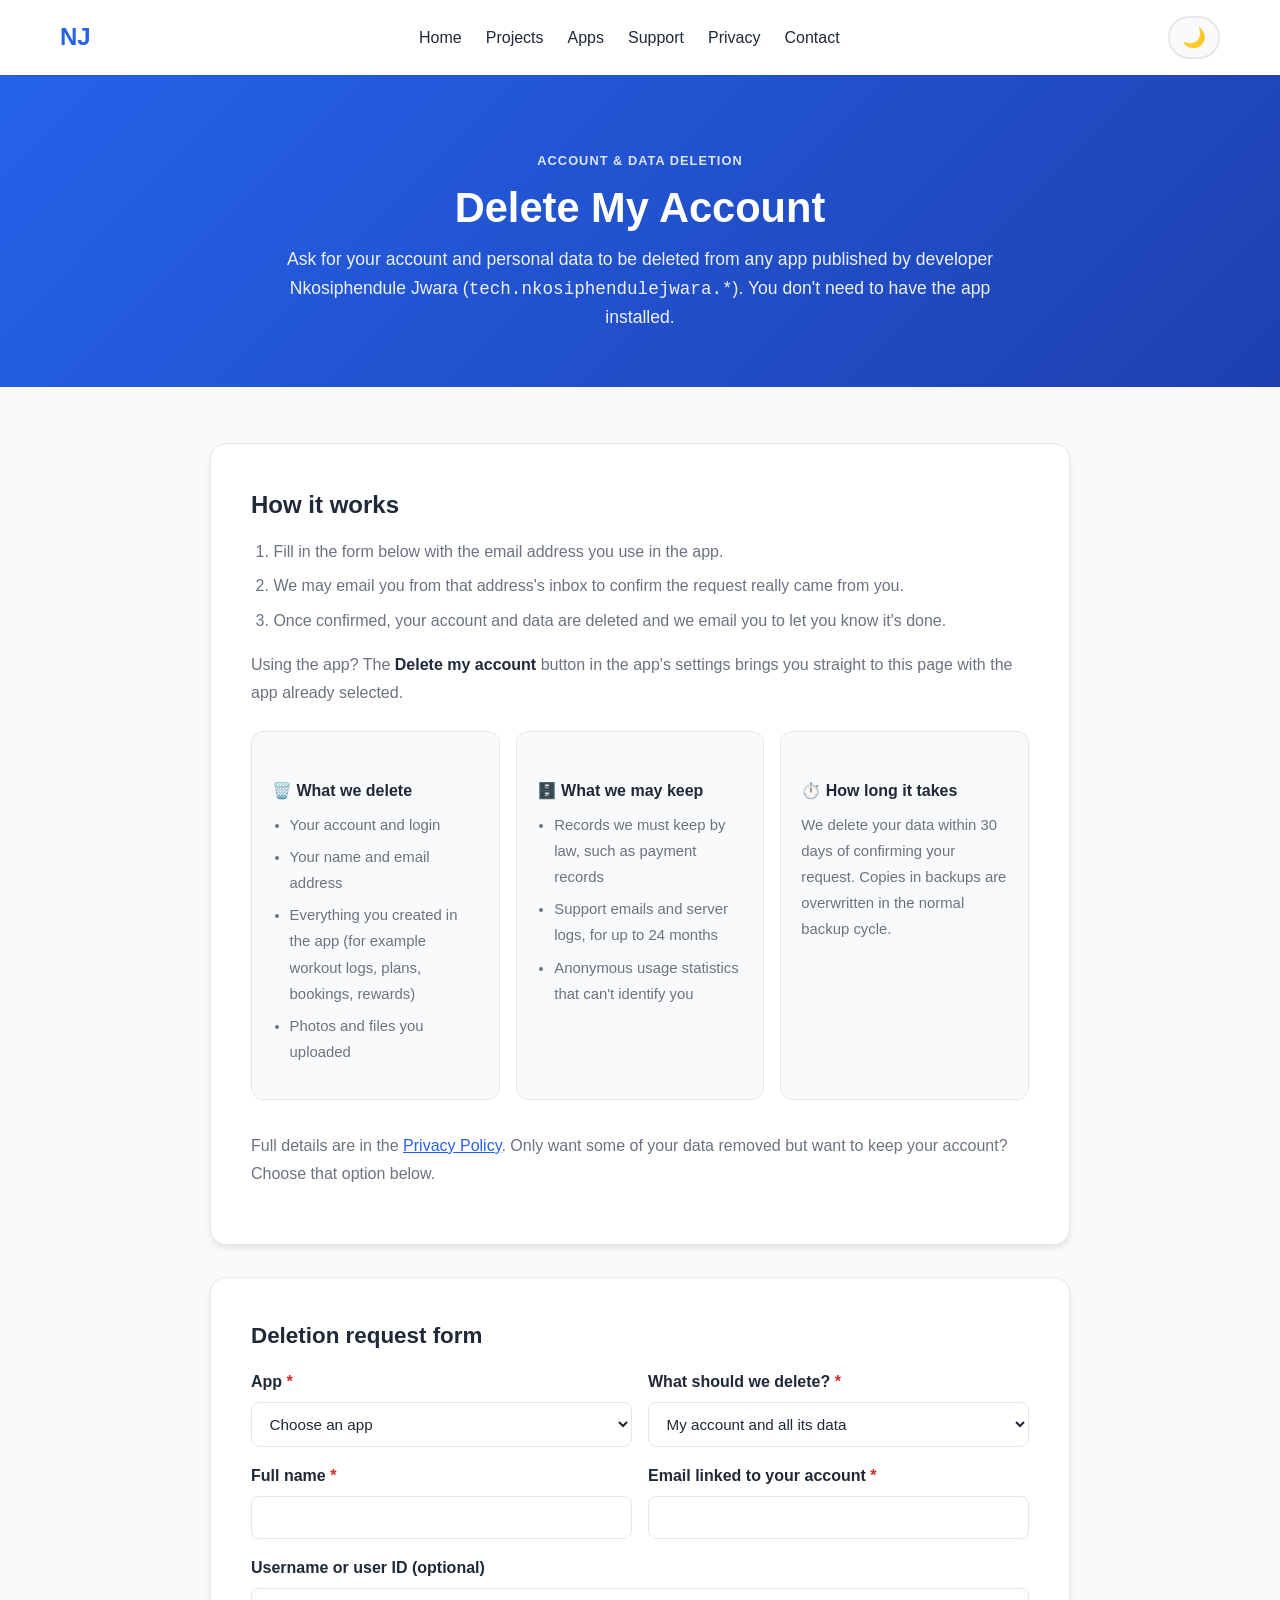
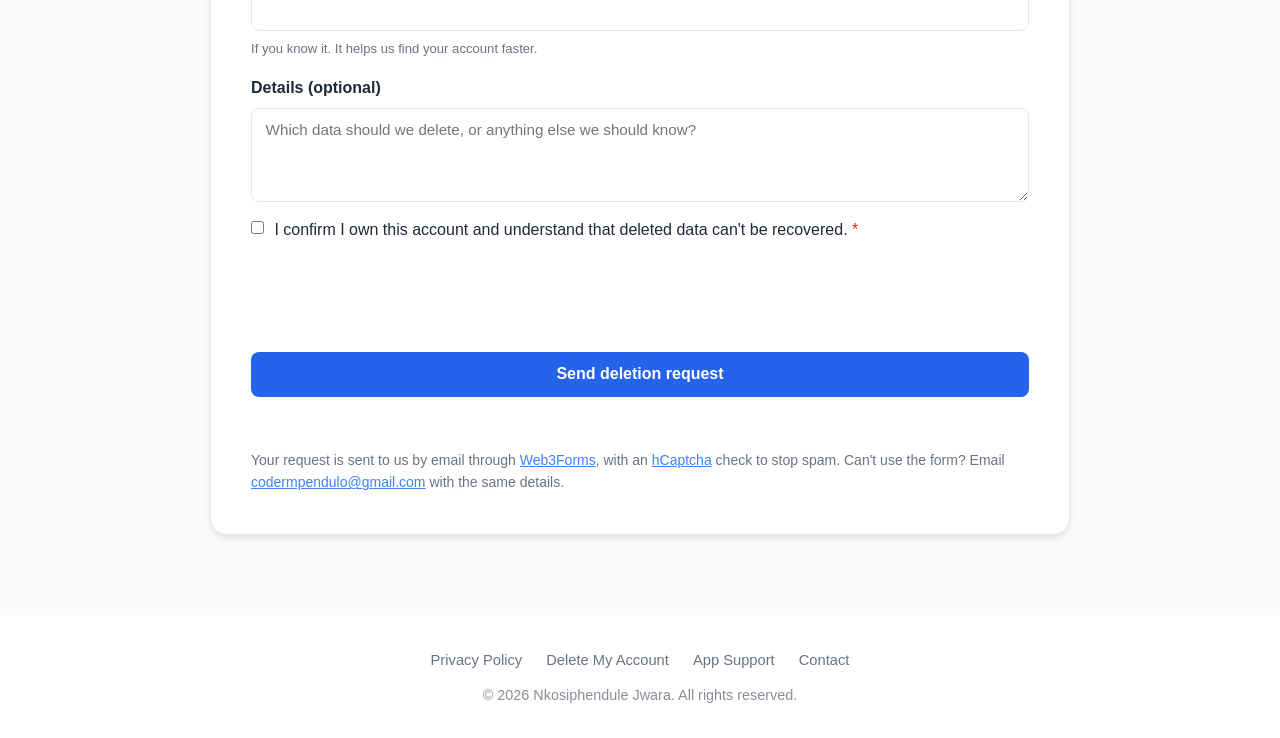
==== delete-account/index.html @ 6b448d67 "Add app store pages, working forms and portfolio redesign - Privacy policy page (/privacy-policy/) f" ====
<!DOCTYPE html>
<html lang="en">
<head>
    <meta charset="UTF-8">
    <meta name="viewport" content="width=device-width, initial-scale=1.0">
    <title>Delete My Account | Nkosiphendule Jwara</title>
    <meta name="description" content="Request deletion of your account and personal data from apps by Nkosiphendule Jwara (tech.nkosiphendulejwara). What is deleted, what is kept, and how long it takes.">
    <link rel="canonical" href="https://nkosiphendulejwara.tech/delete-account/">
    <meta name="theme-color" content="#2563eb">
    <meta property="og:type" content="website">
    <meta property="og:site_name" content="Nkosiphendule Jwara">
    <meta property="og:title" content="Delete My Account">
    <meta property="og:description" content="Request deletion of your account and personal data from apps by Nkosiphendule Jwara (tech.nkosiphendulejwara). What is deleted, what is kept, and how long it takes.">
    <meta property="og:url" content="https://nkosiphendulejwara.tech/delete-account/">
    <meta property="og:image" content="https://nkosiphendulejwara.tech/assets/img/og-image.jpg">
    <meta name="twitter:card" content="summary_large_image">
    <link rel="icon" type="image/x-icon" href="/NJ.ico">
    <link rel="apple-touch-icon" sizes="180x180" href="/assets/img/apple-touch-icon.png">
    <script>try{var t=localStorage.getItem('theme');if(t==='dark'||(!t&&window.matchMedia('(prefers-color-scheme: dark)').matches))document.documentElement.classList.add('dark-mode')}catch(e){}</script>
    <script data-goatcounter="https://nkosiphendulejwara.goatcounter.com/count" async src="//gc.zgo.at/count.js"></script>
    <link rel="stylesheet" href="/styles.css">
</head>
<body>
    <a class="skip-link" href="#main">Skip to content</a>

    <nav class="navbar" aria-label="Main">
        <div class="container">
            <a class="nav-brand" href="/" aria-label="Nkosiphendule Jwara home">NJ</a>
            <button class="hamburger" id="hamburger" aria-label="Toggle menu" aria-controls="navMenu" aria-expanded="false">
                <span></span>
                <span></span>
                <span></span>
            </button>
            <ul class="nav-menu" id="navMenu">
                <li><a href="/">Home</a></li>
                <li><a href="/#projects">Projects</a></li>
                <li><a href="/#apps">Apps</a></li>
                <li><a href="/support/">Support</a></li>
                <li><a href="/privacy-policy/">Privacy</a></li>
                <li><a href="/#contact">Contact</a></li>
            </ul>
            <button class="dark-mode-toggle" id="darkModeToggle" aria-label="Toggle dark mode" aria-pressed="false">
                <span id="themeIcon" aria-hidden="true">🌙</span>
            </button>
        </div>
    </nav>

    <main id="main">
    <header class="page-hero">
        <div class="container">
            <span class="eyebrow">Account &amp; data deletion</span>
            <h1>Delete My Account</h1>
            <p>Ask for your account and personal data to be deleted from any app published by developer Nkosiphendule Jwara
                (<code>tech.nkosiphendulejwara.*</code>). You don't need to have the app installed.</p>
        </div>
    </header>

    <section class="page-section">
        <div class="container">
            <div class="page-card prose">
                <h2 style="border:0;margin-top:0;padding-top:0">How it works</h2>
                <ol>
                    <li>Fill in the form below with the email address you use in the app.</li>
                    <li>We may email you from that address's inbox to confirm the request really came from you.</li>
                    <li>Once confirmed, your account and data are deleted and we email you to let you know it's done.</li>
                </ol>
                <p>Using the app? The <strong>Delete my account</strong> button in the app's settings brings you straight to this page
                    with the app already selected.</p>

                <div class="info-grid">
                    <div class="info-tile">
                        <h3>🗑️ What we delete</h3>
                        <ul>
                            <li>Your account and login</li>
                            <li>Your name and email address</li>
                            <li>Everything you created in the app (for example workout logs, plans, bookings, rewards)</li>
                            <li>Photos and files you uploaded</li>
                        </ul>
                    </div>
                    <div class="info-tile">
                        <h3>🗄️ What we may keep</h3>
                        <ul>
                            <li>Records we must keep by law, such as payment records</li>
                            <li>Support emails and server logs, for up to 24 months</li>
                            <li>Anonymous usage statistics that can't identify you</li>
                        </ul>
                    </div>
                    <div class="info-tile">
                        <h3>⏱️ How long it takes</h3>
                        <p>We delete your data within 30 days of confirming your request. Copies in backups are overwritten in the normal backup cycle.</p>
                    </div>
                </div>
                <p>Full details are in the <a href="/privacy-policy/">Privacy Policy</a>.
                    Only want some of your data removed but want to keep your account? Choose that option below.</p>
            </div>

            <div class="page-card">
                <h2 style="font-size:1.4rem;margin-bottom:1rem;color:var(--text-dark)">Deletion request form</h2>
                <form id="deleteAccountForm" class="delete-account-form" data-web3forms
                      data-subject="{app} - {request_type.value}"
                      data-success="✅ Request received. We'll email you to confirm it, usually within a few days. Check your spam folder too."
                      novalidate>
                    <div class="form-grid">
                        <div class="form-group">
                            <label for="appName">App <span class="req">*</span></label>
                            <select id="appName" name="app" required data-app-select>
                                <option value="" disabled selected>Choose an app</option>
                                <option value="optigainz" data-aliases="opti-gainz-track-ai optigainztrackai gym-ai gymai">Opti Gainz Track AI</option>
                                <option value="barbershop" data-aliases="tech.nkosiphendulejwara.barbershop">Barbershop</option>
                                <option value="other">Other / not sure</option>
                            </select>
                        </div>
                        <div class="form-group">
                            <label for="requestType">What should we delete? <span class="req">*</span></label>
                            <select id="requestType" name="request_type" required>
                                <option value="Account Deletion Request" selected>My account and all its data</option>
                                <option value="Partial Data Deletion Request">Some of my data only (keep my account)</option>
                            </select>
                        </div>
                        <div class="form-group">
                            <label for="fullName">Full name <span class="req">*</span></label>
                            <input type="text" id="fullName" name="name" autocomplete="name" required maxlength="120">
                        </div>
                        <div class="form-group">
                            <label for="accountEmail">Email linked to your account <span class="req">*</span></label>
                            <input type="email" id="accountEmail" name="email" autocomplete="email" required maxlength="200">
                        </div>
                    </div>
                    <div class="form-group">
                        <label for="username">Username or user ID (optional)</label>
                        <input type="text" id="username" name="username" maxlength="120">
                        <span class="hint">If you know it. It helps us find your account faster.</span>
                    </div>
                    <div class="form-group">
                        <label for="details">Details (optional)</label>
                        <textarea id="details" name="details" rows="4" maxlength="2000" placeholder="Which data should we delete, or anything else we should know?"></textarea>
                    </div>
                    <label class="checkbox-group">
                        <input type="checkbox" id="confirmOwnership" name="ownership_confirmed" value="Yes" required>
                        <span>I confirm I own this account and understand that deleted data can't be recovered. <span class="req">*</span></span>
                    </label>

                    <!-- Honeypot: hidden from people, bots fill it in -->
                    <label class="hp-field" aria-hidden="true">Leave this empty
                        <input type="checkbox" name="botcheck" tabindex="-1" autocomplete="off">
                    </label>

                    <div class="captcha-wrap"><div class="h-captcha"></div></div>

                    <button type="submit" class="delete-account-btn">Send deletion request</button>
                    <p class="form-status" aria-live="polite"></p>
                    <p class="account-deletion-note">
                        Your request is sent to us by email through <a href="https://web3forms.com" target="_blank" rel="noopener noreferrer">Web3Forms</a>, with an
                        <a href="https://www.hcaptcha.com/privacy" target="_blank" rel="noopener noreferrer">hCaptcha</a> check to stop spam.
                        Can't use the form? Email <a data-request-email href="/support/">our support inbox</a> with the same details.
                    </p>
                </form>
            </div>
        </div>
    </section>
    </main>

    <footer class="footer">
        <div class="container">
            <ul class="footer-links">
                <li><a href="/privacy-policy/">Privacy Policy</a></li>
                <li><a href="/delete-account/">Delete My Account</a></li>
                <li><a href="/support/">App Support</a></li>
                <li><a href="/#contact">Contact</a></li>
            </ul>
            <p>&copy; <span data-year>2026</span> Nkosiphendule Jwara. All rights reserved.</p>
        </div>
    </footer>

    <script src="/assets/js/site.js"></script>
    <script src="/assets/js/config.js"></script>
    <script src="/assets/js/forms.js"></script>
    <script src="https://js.hcaptcha.com/1/api.js?render=explicit&amp;onload=onHcaptchaLoad&amp;recaptchacompat=off" async defer></script>
</body>
</html>
---- styles.css ----
/* Reset and Base Styles */
* {
    margin: 0;
    padding: 0;
    box-sizing: border-box;
}

:root {
    --primary-color: #2563eb;
    --secondary-color: #1e40af;
    --accent-color: #3b82f6;
    --text-dark: #1f2937;
    --text-light: #6b7280;
    --background-light: #f9fafb;
    --background-white: #ffffff;
    --border-color: #e5e7eb;
    --success-color: #10b981;
    --shadow-sm: 0 1px 2px 0 rgba(0, 0, 0, 0.05);
    --shadow-md: 0 4px 6px -1px rgba(0, 0, 0, 0.1);
    --shadow-lg: 0 10px 15px -3px rgba(0, 0, 0, 0.1);
    --shadow-xl: 0 20px 25px -5px rgba(0, 0, 0, 0.1);
}

html.dark-mode {
    --text-dark: #f9fafb;
    --text-light: #d1d5db;
    --background-light: #1f2937;
    --background-white: #111827;
    --border-color: #374151;
    --shadow-sm: 0 1px 2px 0 rgba(0, 0, 0, 0.3);
    --shadow-md: 0 4px 6px -1px rgba(0, 0, 0, 0.3);
    --shadow-lg: 0 10px 15px -3px rgba(0, 0, 0, 0.3);
    --shadow-xl: 0 20px 25px -5px rgba(0, 0, 0, 0.3);
}

body {
    font-family: -apple-system, BlinkMacSystemFont, 'Segoe UI', Roboto, 'Helvetica Neue', Arial, sans-serif;
    line-height: 1.6;
    color: var(--text-dark);
    background-color: var(--background-white);
    transition: background-color 0.3s ease, color 0.3s ease;
}

.container {
    max-width: 1200px;
    margin: 0 auto;
    padding: 0 20px;
}

/* Navigation */
.navbar {
    background-color: var(--background-white);
    box-shadow: var(--shadow-sm);
    position: sticky;
    top: 0;
    z-index: 1000;
    padding: 1rem 0;
}

.navbar .container {
    display: flex;
    justify-content: space-between;
    align-items: center;
    gap: 2rem;
}

.nav-brand {
    font-size: 1.5rem;
    font-weight: bold;
    color: var(--primary-color);
    text-decoration: none;
}

.nav-menu {
    display: flex;
    list-style: none;
    gap: 1.5rem;
}

.nav-menu a {
    text-decoration: none;
    color: var(--text-dark);
    font-weight: 500;
    transition: color 0.3s ease;
}

.nav-menu a:hover {
    color: var(--primary-color);
}

/* Dark Mode Toggle */
.dark-mode-toggle {
    background-color: var(--background-light);
    border: 2px solid var(--border-color);
    border-radius: 50px;
    cursor: pointer;
    padding: 8px 12px;
    font-size: 1.2rem;
    transition: all 0.3s ease;
    display: flex;
    align-items: center;
    gap: 0.5rem;
}

.dark-mode-toggle:hover {
    transform: scale(1.05);
    box-shadow: var(--shadow-md);
}

/* Hamburger Menu */
.hamburger {
    display: none;
    flex-direction: column;
    gap: 5px;
    background: none;
    border: none;
    cursor: pointer;
    padding: 5px;
    z-index: 1001;
}

.hamburger span {
    width: 25px;
    height: 3px;
    background-color: var(--text-dark);
    border-radius: 3px;
    transition: all 0.3s ease;
}

.hamburger.active span:nth-child(1) {
    transform: rotate(45deg) translate(7px, 7px);
}

.hamburger.active span:nth-child(2) {
    opacity: 0;
}

.hamburger.active span:nth-child(3) {
    transform: rotate(-45deg) translate(7px, -7px);
}

/* Hero Section */
.hero {
    background: linear-gradient(135deg, var(--primary-color) 0%, var(--secondary-color) 100%);
    color: white;
    padding: 120px 0 80px;
    text-align: center;
}

.hero-content {
    max-width: 800px;
    margin: 0 auto;
}

.hero-title {
    font-size: 3.5rem;
    font-weight: 700;
    margin-bottom: 1rem;
    animation: fadeInUp 0.8s ease;
}

.hero-subtitle {
    font-size: 1.5rem;
    margin-bottom: 1rem;
    opacity: 0.95;
    animation: fadeInUp 0.8s ease 0.2s backwards;
}

.hero-description {
    font-size: 1.125rem;
    margin-bottom: 2rem;
    opacity: 0.9;
    animation: fadeInUp 0.8s ease 0.4s backwards;
}

.btn {
    display: inline-block;
    padding: 12px 32px;
    border-radius: 8px;
    text-decoration: none;
    font-weight: 600;
    transition: all 0.3s ease;
    animation: fadeInUp 0.8s ease 0.6s backwards;
}

.btn-primary {
    background-color: var(--background-white);
    /* color: var(--primary-color); */
    color: var(--text-dark);
}

.btn-primary:hover {
    transform: translateY(-2px);
    box-shadow: var(--shadow-lg);
}

/* Section Styles */
section {
    padding: 80px 0;
}

.section-title {
    font-size: 2.5rem;
    font-weight: 700;
    text-align: center;
    margin-bottom: 3rem;
    color: var(--text-dark);
    position: relative;
}

.section-title::after {
    content: '';
    display: block;
    width: 60px;
    height: 4px;
    background-color: var(--primary-color);
    margin: 1rem auto 0;
    border-radius: 2px;
}

/* About Section */
.about {
    background-color: var(--background-white);
}

.about-content {
    max-width: 800px;
    margin: 0 auto;
}

.about-text {
    font-size: 1.125rem;
    line-height: 1.8;
    color: var(--text-light);
    margin-bottom: 1.5rem;
}

/* Skills Section */
.skills {
    background-color: var(--background-light);
}

.skills-grid {
    display: grid;
    grid-template-columns: repeat(auto-fit, minmax(300px, 1fr));
    gap: 2rem;
    margin-top: 2rem;
}

.skill-card {
    background-color: var(--background-white);
    padding: 2rem;
    border-radius: 12px;
    box-shadow: var(--shadow-md);
    transition: all 0.3s ease;
    text-align: center;
}

.skill-card:hover {
    transform: translateY(-5px);
    box-shadow: var(--shadow-xl);
}

.skill-icon {
    font-size: 3rem;
    margin-bottom: 1rem;
}

.skill-card h3 {
    font-size: 1.25rem;
    margin-bottom: 0.5rem;
    color: var(--text-dark);
}

.skill-card p {
    color: var(--text-light);
    font-size: 0.95rem;
}

/* Experience Section */
.experience {
    background-color: var(--background-white);
}

.timeline {
    max-width: 800px;
    margin: 0 auto;
    position: relative;
    padding-left: 2rem;
}

.timeline::before {
    content: '';
    position: absolute;
    left: 0;
    top: 0;
    bottom: 0;
    width: 2px;
    background-color: var(--border-color);
}

.timeline-item {
    position: relative;
    margin-bottom: 3rem;
}

.timeline-marker {
    position: absolute;
    left: -2.25rem;
    top: 0.75rem;
    width: 12px;
    height: 12px;
    border-radius: 50%;
    background-color: var(--primary-color);
    border: 3px solid var(--background-white);
    box-shadow: 0 0 0 2px var(--primary-color);
}

.timeline-content {
    padding-left: 1.5rem;
}

.timeline-content h3 {
    font-size: 1.5rem;
    color: var(--text-dark);
    margin-bottom: 0.25rem;
}

.timeline-content h4 {
    font-size: 1.125rem;
    color: var(--primary-color);
    margin-bottom: 0.5rem;
    font-weight: 600;
}

.timeline-period {
    font-size: 0.875rem;
    color: var(--text-light);
    margin-bottom: 0.75rem;
    font-style: italic;
}

.timeline-description {
    color: var(--text-light);
    line-height: 1.7;
}

/* Education Section */
.education {
    background-color: var(--background-light);
}

.education-grid {
    display: grid;
    grid-template-columns: repeat(auto-fit, minmax(280px, 1fr));
    gap: 2rem;
    margin-top: 2rem;
}

.education-card {
    background-color: var(--background-white);
    padding: 2rem;
    border-radius: 12px;
    box-shadow: var(--shadow-md);
    transition: all 0.3s ease;
    text-align: center;
}

.education-card:hover {
    transform: translateY(-5px);
    box-shadow: var(--shadow-xl);
}

.education-icon {
    font-size: 2.5rem;
    margin-bottom: 1rem;
}

.education-card h3 {
    font-size: 1.25rem;
    color: var(--text-dark);
    margin-bottom: 0.5rem;
}

.institution {
    color: var(--primary-color);
    font-weight: 600;
    margin-bottom: 0.5rem;
}

.description {
    color: var(--text-light);
    font-size: 0.9rem;
}

/* Recent Updates Section */
.updates {
    background-color: var(--background-light);
}

/* Contact Section */
.contact {
    background-color: var(--background-white);
}

.contact-content {
    max-width: 700px;
    margin: 0 auto;
    text-align: center;
}

.contact-intro {
    font-size: 1.125rem;
    color: var(--text-light);
    margin-bottom: 3rem;
    line-height: 1.8;
}

.contact-info {
    display: grid;
    grid-template-columns: repeat(auto-fit, minmax(250px, 1fr));
    gap: 2rem;
}

.contact-item {
    display: flex;
    align-items: flex-start;
    gap: 1rem;
    text-align: left;
    padding: 1.5rem;
    background-color: var(--background-light);
    border-radius: 12px;
    transition: all 0.3s ease;
}

.contact-item:hover {
    transform: translateY(-3px);
    box-shadow: var(--shadow-md);
}

.contact-icon {
    font-size: 2rem;
}

.contact-item h3 {
    font-size: 1.125rem;
    color: var(--text-dark);
    margin-bottom: 0.25rem;
}

.contact-item p {
    color: var(--text-light);
}

.contact-item a {
    color: var(--primary-color);
    text-decoration: none;
    transition: color 0.3s ease;
}

.contact-item a:hover {
    color: var(--secondary-color);
    text-decoration: underline;
}

/* Delete Account Section */
.account-deletion {
    background-color: var(--background-light);
}

.account-deletion-content {
    max-width: 800px;
    margin: 0 auto;
    background-color: var(--background-white);
    border: 1px solid var(--border-color);
    border-radius: 12px;
    padding: 2rem;
    box-shadow: var(--shadow-md);
}

.account-deletion-intro {
    color: var(--text-light);
    line-height: 1.8;
    margin-bottom: 1rem;
}

.account-deletion-list {
    margin: 0 0 1.5rem 1.25rem;
    color: var(--text-light);
    line-height: 1.7;
}

.delete-account-form {
    display: flex;
    flex-direction: column;
    gap: 1rem;
}

.form-grid {
    display: grid;
    grid-template-columns: repeat(2, minmax(0, 1fr));
    gap: 1rem;
}

.form-group {
    display: flex;
    flex-direction: column;
    gap: 0.45rem;
}

.form-group label {
    font-weight: 600;
    color: var(--text-dark);
}

.form-group input,
.form-group textarea {
    width: 100%;
    padding: 0.75rem 0.85rem;
    border: 1px solid var(--border-color);
    border-radius: 8px;
    background-color: var(--background-white);
    color: var(--text-dark);
    font-family: inherit;
    font-size: 0.95rem;
}

.form-group input:focus,
.form-group textarea:focus {
    border-color: var(--primary-color);
    outline: 2px solid rgba(37, 99, 235, 0.2);
}

.checkbox-group {
    display: flex;
    align-items: flex-start;
    gap: 0.65rem;
    color: var(--text-dark);
    line-height: 1.5;
}

.checkbox-group input {
    margin-top: 0.2rem;
}

.delete-account-btn {
    border: none;
    border-radius: 8px;
    background-color: var(--primary-color);
    color: #ffffff;
    font-size: 1rem;
    font-weight: 600;
    padding: 0.85rem 1rem;
    cursor: pointer;
    transition: background-color 0.3s ease, transform 0.2s ease;
}

.delete-account-btn:hover {
    background-color: var(--secondary-color);
    transform: translateY(-1px);
}

.account-deletion-note {
    font-size: 0.875rem;
    color: var(--text-light);
}

.account-deletion-note a,
.app-card a,
.info-tile a {
    color: var(--accent-color);
}

.account-deletion-status {
    font-weight: 600;
    color: var(--success-color);
    min-height: 1.25rem;
}

/* Footer */
.footer {
    /* background-color: var(--text-dark); */
    
    background-color: var(--background-white);
    box-shadow: var(--shadow-sm);
    /* color: white; */
    text-align: center;
    padding: 2rem 0;
}

.footer p {
    opacity: 0.8;
}

/* Responsive Design */
@media (max-width: 1024px) {
    .navbar .container {
        flex-wrap: wrap;
    }
    
    .hamburger {
        display: flex;
    }

    .nav-menu {
        position: fixed;
        left: -100%;
        top: 60px;
        flex-direction: column;
        background-color: var(--background-white);
        width: 100%;
        text-align: center;
        transition: left 0.3s ease;
        box-shadow: var(--shadow-lg);
        padding: 2rem 0;
        gap: 0;
    }

    .nav-menu.active {
        left: 0;
    }

    .nav-menu li {
        margin: 0;
        padding: 1rem 0;
        width: 100%;
    }

    .nav-menu a {
        display: block;
        padding: 0.5rem;
        font-size: 1.125rem;
    }

    .dark-mode-toggle {
        order: -1;
        margin-left: auto;
    }

    .nav-brand {
        order: -2;
    }
}

@media (max-width: 768px) {

    .hero-title {
        font-size: 2.5rem;
    }

    .hero-subtitle {
        font-size: 1.25rem;
    }

    .section-title {
        font-size: 2rem;
    }

    .skills-grid {
        grid-template-columns: 1fr;
    }

    .education-grid {
        grid-template-columns: 1fr;
    }

    .timeline {
        padding-left: 1.5rem;
    }

    .timeline-marker {
        left: -2.25rem;
    }

    .account-deletion-content {
        padding: 1.5rem;
    }

    .form-grid {
        grid-template-columns: 1fr;
    }
}

@media (max-width: 480px) {
    .hero {
        padding: 80px 0 60px;
    }

    .hero-title {
        font-size: 2rem;
    }

    .hero-subtitle {
        font-size: 1.125rem;
    }

    section {
        padding: 60px 0;
    }

    .contact-info {
        grid-template-columns: 1fr;
    }

}

/* ==========================================================
   Shared components (projects, apps, subpages, forms)
   ========================================================== */

:root {
    --danger-color: #dc2626;
    --warning-bg: #fef3c7;
    --warning-text: #92400e;
}

html.dark-mode {
    --warning-bg: #422006;
    --warning-text: #fcd34d;
}

html {
    scroll-padding-top: 80px;
}

.skip-link {
    position: absolute;
    left: -9999px;
    top: 0;
    background: var(--primary-color);
    color: #fff;
    padding: 0.75rem 1rem;
    z-index: 2000;
    border-radius: 0 0 8px 0;
}

.skip-link:focus {
    left: 0;
}

a:focus-visible,
button:focus-visible,
input:focus-visible,
select:focus-visible,
textarea:focus-visible {
    outline: 3px solid var(--accent-color);
    outline-offset: 2px;
}

.section-intro {
    max-width: 700px;
    margin: -1.5rem auto 2.5rem;
    text-align: center;
    color: var(--text-light);
    font-size: 1.05rem;
}

.btn-outline {
    background: transparent;
    color: #fff;
    border: 2px solid rgba(255, 255, 255, 0.8);
    margin-left: 0.5rem;
}

.btn-outline:hover {
    background: rgba(255, 255, 255, 0.12);
}

.btn-solid {
    display: inline-block;
    background-color: var(--primary-color);
    color: #fff;
    padding: 0.7rem 1.4rem;
    border-radius: 8px;
    text-decoration: none;
    font-weight: 600;
    transition: background-color 0.2s ease, transform 0.2s ease;
}

.btn-solid:hover {
    background-color: var(--secondary-color);
    transform: translateY(-1px);
}

.text-link {
    color: var(--primary-color);
    font-weight: 600;
    text-decoration: none;
}

.text-link:hover {
    text-decoration: underline;
}

/* Tags */
.tag-list {
    display: flex;
    flex-wrap: wrap;
    gap: 0.4rem;
    list-style: none;
    padding: 0;
    margin: 0;
}

.tag {
    font-size: 0.78rem;
    font-weight: 600;
    padding: 0.2rem 0.6rem;
    border-radius: 999px;
    background-color: var(--background-light);
    color: var(--primary-color);
    border: 1px solid var(--border-color);
}

/* Project gallery */
.projects {
    background-color: var(--background-white);
}

.project-grid {
    display: grid;
    grid-template-columns: repeat(auto-fit, minmax(300px, 1fr));
    gap: 2rem;
}

.project-card {
    display: flex;
    flex-direction: column;
    background-color: var(--background-white);
    border: 1px solid var(--border-color);
    border-radius: 16px;
    overflow: hidden;
    box-shadow: var(--shadow-md);
    transition: transform 0.25s ease, box-shadow 0.25s ease;
}

.project-card:hover {
    transform: translateY(-4px);
    box-shadow: var(--shadow-xl);
}

.project-media {
    position: relative;
    aspect-ratio: 16 / 9;
    display: flex;
    align-items: center;
    justify-content: center;
    color: #fff;
    font-size: 3rem;
    overflow: hidden;
}

.project-media img {
    width: 100%;
    height: 100%;
    object-fit: cover;
}

.project-media .media-label {
    position: absolute;
    left: 1rem;
    bottom: 0.75rem;
    font-size: 0.8rem;
    font-weight: 700;
    letter-spacing: 0.04em;
    text-transform: uppercase;
    opacity: 0.9;
}

.grad-green { background: linear-gradient(135deg, #059669 0%, #34d399 100%); }
.grad-amber { background: linear-gradient(135deg, #d97706 0%, #fbbf24 100%); }
.grad-blue { background: linear-gradient(135deg, #1d4ed8 0%, #60a5fa 100%); }
.grad-violet { background: linear-gradient(135deg, #6d28d9 0%, #a78bfa 100%); }

.project-body {
    display: flex;
    flex-direction: column;
    gap: 0.85rem;
    padding: 1.5rem;
    flex: 1;
}

.project-body h3 {
    font-size: 1.3rem;
    color: var(--text-dark);
    line-height: 1.3;
}

.project-body p {
    color: var(--text-light);
}

.project-meta {
    font-size: 0.85rem;
    color: var(--text-light);
    font-weight: 600;
}

.project-highlight {
    font-size: 0.95rem;
    padding: 0.6rem 0.8rem;
    border-left: 3px solid var(--success-color);
    background-color: var(--background-light);
    border-radius: 0 8px 8px 0;
    color: var(--text-dark) !important;
}

.project-actions {
    margin-top: auto;
    padding-top: 0.5rem;
}

/* Apps section */
.apps {
    background-color: var(--background-light);
}

.apps-grid {
    display: grid;
    grid-template-columns: repeat(auto-fit, minmax(300px, 1fr));
    gap: 2rem;
}

.app-card {
    background-color: var(--background-white);
    border: 1px solid var(--border-color);
    border-radius: 16px;
    padding: 1.75rem;
    box-shadow: var(--shadow-md);
    display: flex;
    flex-direction: column;
    gap: 0.9rem;
}

.app-card-header {
    display: flex;
    align-items: center;
    gap: 1rem;
}

.app-icon {
    width: 56px;
    height: 56px;
    border-radius: 14px;
    display: flex;
    align-items: center;
    justify-content: center;
    font-size: 1.8rem;
    flex-shrink: 0;
}

.app-card h3 {
    font-size: 1.2rem;
    color: var(--text-dark);
}

.app-card p {
    color: var(--text-light);
}

.app-id {
    font-family: ui-monospace, SFMono-Regular, Menlo, monospace;
    font-size: 0.78rem;
    color: var(--text-light);
    word-break: break-all;
}

.status-badge {
    display: inline-block;
    font-size: 0.75rem;
    font-weight: 700;
    padding: 0.15rem 0.55rem;
    border-radius: 999px;
    background-color: var(--warning-bg);
    color: var(--warning-text);
}

.app-links {
    display: flex;
    flex-wrap: wrap;
    gap: 0.5rem 1.25rem;
    list-style: none;
    padding: 0;
    margin-top: auto;
    font-size: 0.92rem;
}

/* LinkedIn posts */
.posts-grid {
    display: grid;
    grid-template-columns: repeat(auto-fit, minmax(320px, 504px));
    justify-content: center;
    gap: 2rem;
}

.post-embed {
    width: 100%;
    overflow: hidden;
    border-radius: 12px;
    border: 1px solid var(--border-color);
    background-color: #fff;
    box-shadow: var(--shadow-sm);
}

.post-embed iframe {
    display: block;
    width: 100%;
    border: 0;
}

.posts-more {
    text-align: center;
    margin-top: 2.5rem;
}

/* Contact extras */
.contact-links {
    margin-top: 2.5rem;
    color: var(--text-light);
}

/* Delete-account teaser on home */
.account-deletion-teaser {
    max-width: 800px;
    margin: 0 auto;
    text-align: center;
    color: var(--text-light);
}

.account-deletion-teaser p {
    margin-bottom: 1.5rem;
}

/* Footer */
.footer-links {
    display: flex;
    flex-wrap: wrap;
    justify-content: center;
    gap: 0.5rem 1.5rem;
    list-style: none;
    padding: 0;
    margin-bottom: 0.75rem;
}

.footer-links a {
    color: var(--text-light);
    text-decoration: none;
    font-size: 0.92rem;
}

.footer-links a:hover {
    color: var(--primary-color);
    text-decoration: underline;
}

.footer p {
    color: var(--text-light);
    font-size: 0.9rem;
}

/* Subpages */
.page-hero {
    background: linear-gradient(135deg, var(--primary-color) 0%, var(--secondary-color) 100%);
    color: #fff;
    padding: 72px 0 56px;
    text-align: center;
}

.page-hero h1 {
    font-size: 2.6rem;
    line-height: 1.2;
    margin-bottom: 0.75rem;
}

.page-hero p {
    max-width: 720px;
    margin: 0 auto;
    opacity: 0.92;
    font-size: 1.1rem;
}

.page-hero .eyebrow {
    display: inline-block;
    font-size: 0.8rem;
    font-weight: 700;
    letter-spacing: 0.08em;
    text-transform: uppercase;
    opacity: 0.85;
    margin-bottom: 0.75rem;
}

.page-section {
    padding: 56px 0 80px;
    background-color: var(--background-light);
}

.page-card {
    max-width: 860px;
    margin: 0 auto;
    background-color: var(--background-white);
    border: 1px solid var(--border-color);
    border-radius: 16px;
    padding: 2.5rem;
    box-shadow: var(--shadow-md);
}

.page-card + .page-card {
    margin-top: 2rem;
}

.breadcrumb {
    max-width: 860px;
    margin: 0 auto 1.25rem;
    font-size: 0.9rem;
    color: var(--text-light);
}

.breadcrumb a {
    color: var(--primary-color);
    text-decoration: none;
}

.prose {
    color: var(--text-dark);
    line-height: 1.75;
}

.prose h1 { font-size: 2rem; margin: 0 0 1rem; }
.prose h2 { font-size: 1.5rem; margin: 2.25rem 0 0.75rem; padding-top: 0.5rem; border-top: 1px solid var(--border-color); }
.prose h3 { font-size: 1.2rem; margin: 1.75rem 0 0.5rem; }
.prose h4 { font-size: 1.05rem; margin: 1.25rem 0 0.4rem; }
.prose p { margin: 0 0 1rem; color: var(--text-light); }
.prose ul, .prose ol { margin: 0 0 1rem 1.4rem; color: var(--text-light); }
.prose li { margin-bottom: 0.4rem; }
.prose li p { margin: 0; }
.prose strong { color: var(--text-dark); }
.prose a { color: var(--primary-color); word-break: break-word; }

.toc {
    background-color: var(--background-light);
    border: 1px solid var(--border-color);
    border-radius: 12px;
    padding: 1.25rem 1.5rem;
    margin-bottom: 2rem;
}

.toc h2 {
    font-size: 1rem;
    margin: 0 0 0.5rem;
    border: 0;
    padding: 0;
}

.toc ol {
    margin: 0 0 0 1.2rem;
    columns: 2;
    column-gap: 2rem;
}

.notice {
    padding: 1rem 1.25rem;
    border-radius: 10px;
    background-color: var(--warning-bg);
    color: var(--warning-text);
    margin-bottom: 1.5rem;
    line-height: 1.6;
}

.notice a {
    color: inherit;
    font-weight: 700;
}

.info-grid {
    display: grid;
    grid-template-columns: repeat(auto-fit, minmax(230px, 1fr));
    gap: 1rem;
    margin: 1.5rem 0 2rem;
}

.info-tile {
    background-color: var(--background-light);
    border: 1px solid var(--border-color);
    border-radius: 12px;
    padding: 1.1rem 1.25rem;
}

.info-tile h3 {
    font-size: 1rem;
    color: var(--text-dark);
    margin-bottom: 0.4rem;
}

.info-tile p,
.info-tile li {
    font-size: 0.93rem;
    color: var(--text-light);
}

.info-tile ul {
    margin-left: 1.1rem;
}

/* Forms (shared) */
.form-group select {
    width: 100%;
    padding: 0.75rem 0.85rem;
    border: 1px solid var(--border-color);
    border-radius: 8px;
    background-color: var(--background-white);
    color: var(--text-dark);
    font-family: inherit;
    font-size: 0.95rem;
}

.form-group .hint {
    font-size: 0.82rem;
    color: var(--text-light);
}

.req {
    color: var(--danger-color);
}

.hp-field {
    position: absolute !important;
    left: -10000px !important;
    width: 1px;
    height: 1px;
    overflow: hidden;
}

.captcha-wrap {
    min-height: 78px;
}

.delete-account-btn:disabled {
    opacity: 0.6;
    cursor: not-allowed;
    transform: none;
}

.form-status {
    font-weight: 600;
    min-height: 1.25rem;
    line-height: 1.5;
}

.form-status.is-success { color: var(--success-color); }
.form-status.is-error { color: var(--danger-color); }

.form-status a {
    color: inherit;
}

/* Project detail pages */
.stat-row {
    display: grid;
    grid-template-columns: repeat(auto-fit, minmax(160px, 1fr));
    gap: 1rem;
    margin: 1.5rem 0 2rem;
}

.stat {
    background-color: var(--background-light);
    border: 1px solid var(--border-color);
    border-radius: 12px;
    padding: 1rem 1.25rem;
    text-align: center;
}

.stat strong {
    display: block;
    font-size: 1.6rem;
    color: var(--primary-color);
    line-height: 1.2;
}

.stat span {
    font-size: 0.85rem;
    color: var(--text-light);
}

.project-shot {
    margin: 0 0 2rem;
    border-radius: 14px;
    overflow: hidden;
    aspect-ratio: 16 / 9;
    display: flex;
    align-items: center;
    justify-content: center;
    color: #fff;
    font-size: 1.25rem;
    font-weight: 700;
}

.project-shot img {
    width: 100%;
    height: 100%;
    object-fit: cover;
}

@media (max-width: 1024px) {
    .nav-menu {
        max-height: calc(100vh - 60px);
        overflow-y: auto;
        padding: 1rem 0;
    }

    .nav-menu li {
        padding: 0.35rem 0;
    }
}

@media (max-width: 768px) {
    .page-hero h1 { font-size: 2rem; }
    .page-card { padding: 1.5rem 1.15rem; }
    .toc ol { columns: 1; }
    .btn-outline { margin: 0.75rem 0 0; }
    .posts-grid { grid-template-columns: 1fr; }
}

@media (prefers-reduced-motion: reduce) {
    *, *::before, *::after {
        animation-duration: 0.01ms !important;
        animation-iteration-count: 1 !important;
        transition-duration: 0.01ms !important;
        scroll-behavior: auto !important;
    }
}
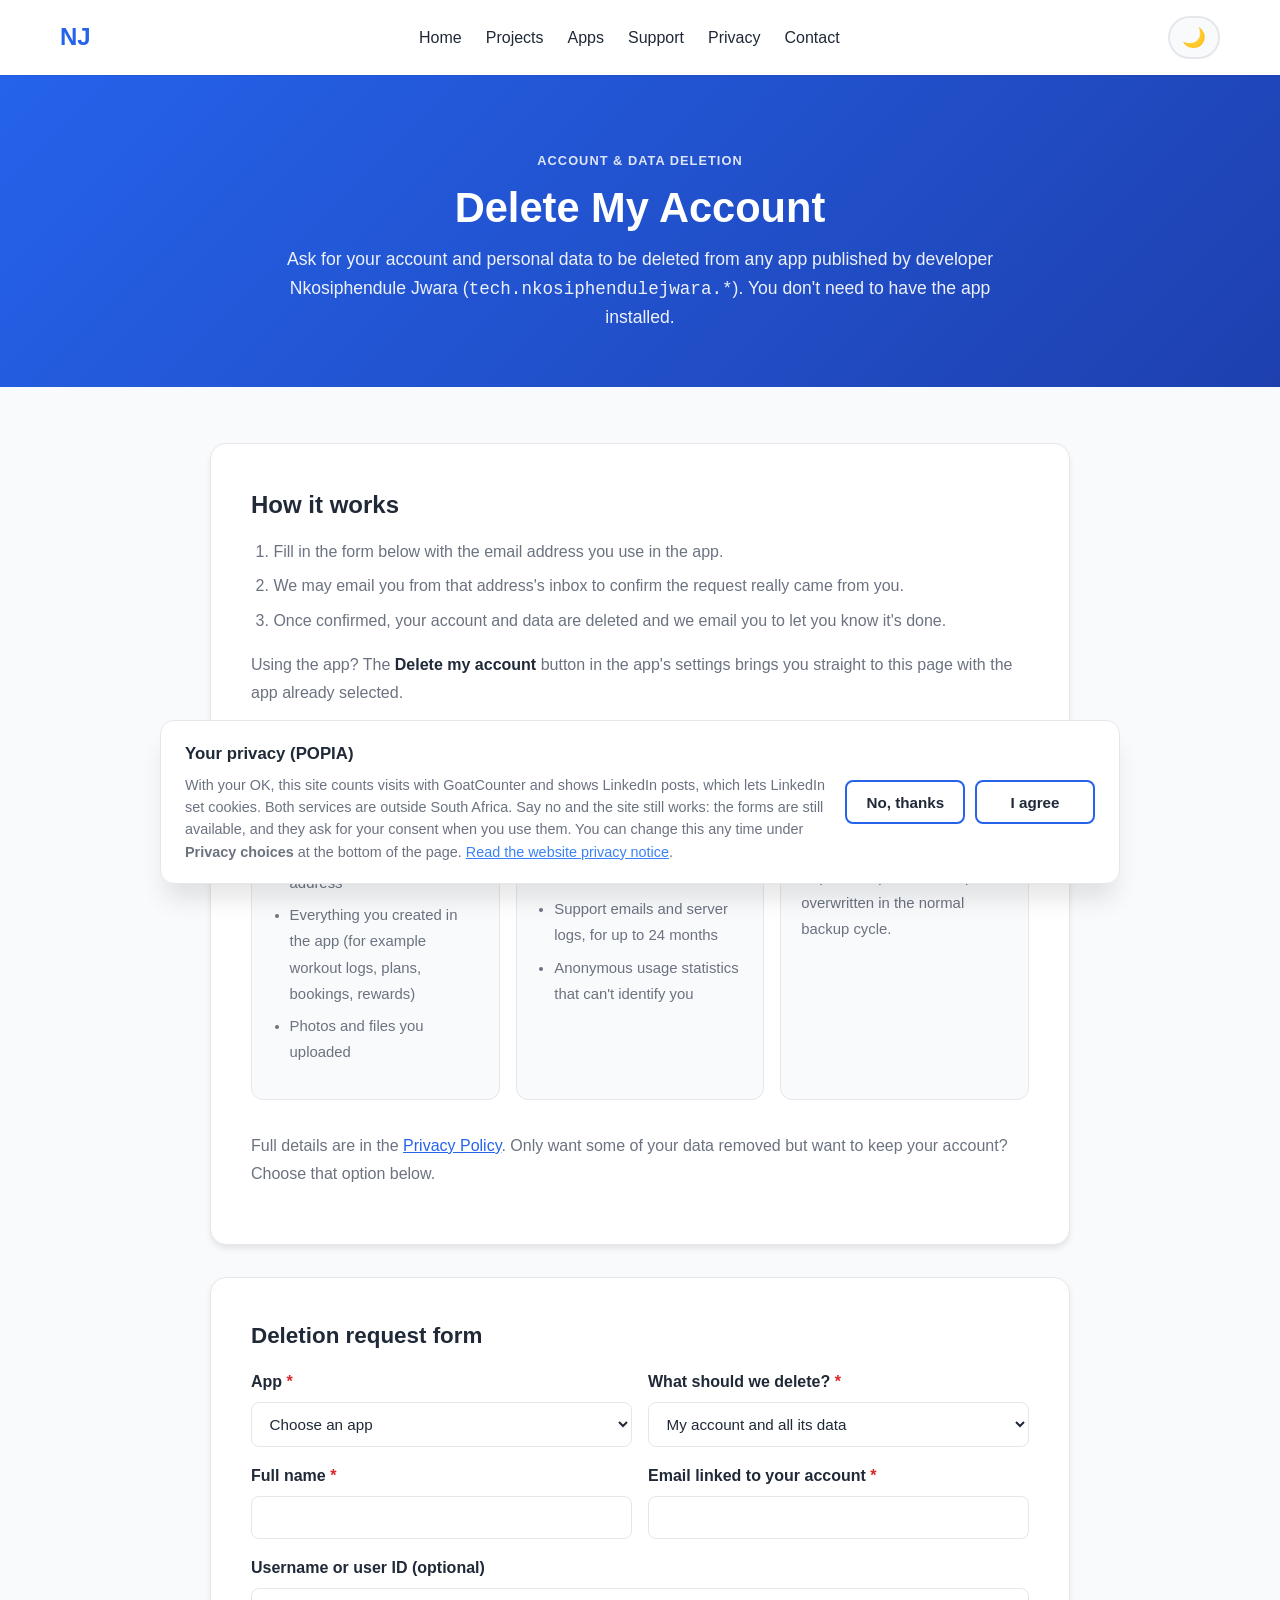
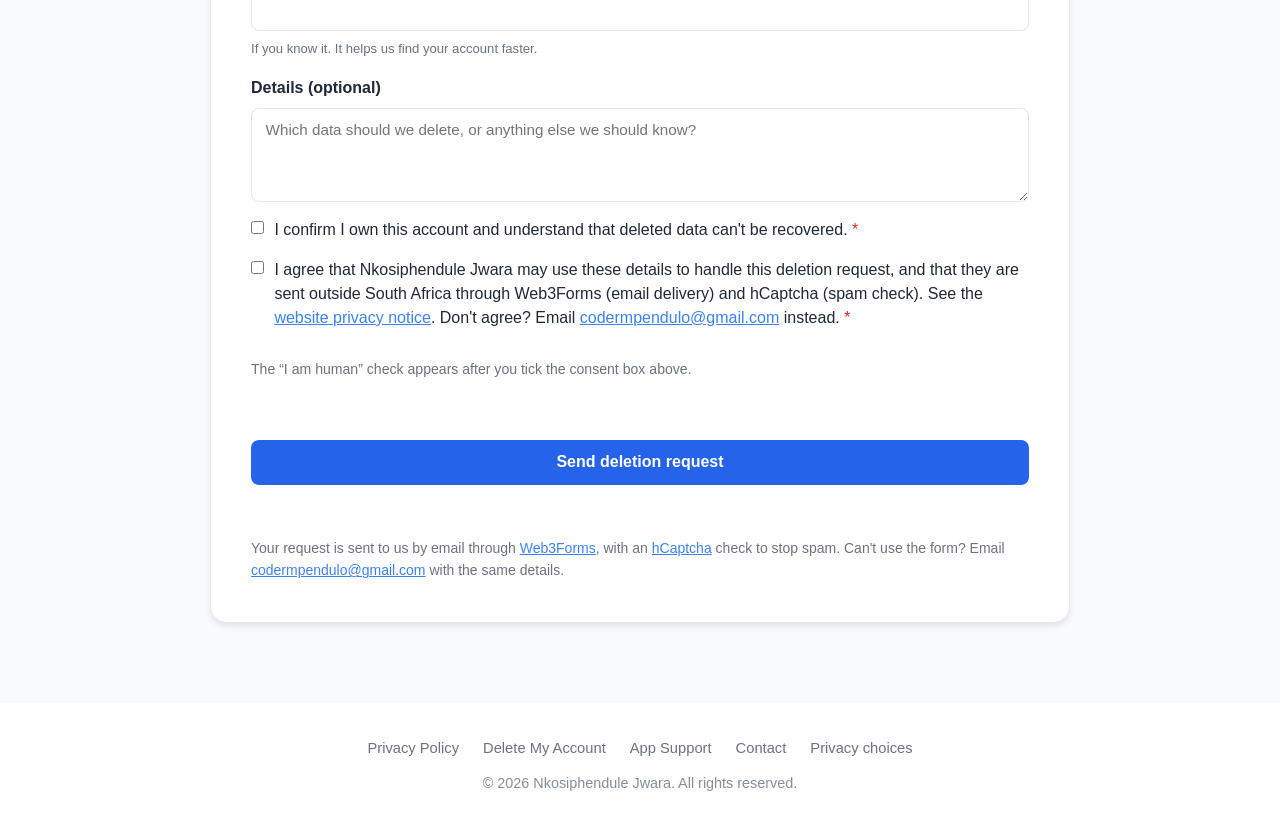
==== commit 1307fd67: "Add POPIA consent banner and website privacy notice - consent.js: banner with equal "No, thanks" / "" ====
--- a/delete-account/index.html
+++ b/delete-account/index.html
@@ -17,7 +17,6 @@
     <link rel="icon" type="image/x-icon" href="/NJ.ico">
     <link rel="apple-touch-icon" sizes="180x180" href="/assets/img/apple-touch-icon.png">
     <script>try{var t=localStorage.getItem('theme');if(t==='dark'||(!t&&window.matchMedia('(prefers-color-scheme: dark)').matches))document.documentElement.classList.add('dark-mode')}catch(e){}</script>
-    <script data-goatcounter="https://nkosiphendulejwara.goatcounter.com/count" async src="//gc.zgo.at/count.js"></script>
     <link rel="stylesheet" href="/styles.css">
 </head>
 <body>
@@ -140,6 +139,13 @@
                         <span>I confirm I own this account and understand that deleted data can't be recovered. <span class="req">*</span></span>
                     </label>
 
+                    <label class="checkbox-group">
+                        <input type="checkbox" id="popiaConsentDelete" name="popia_consent" value="Yes" required>
+                        <span>I agree that Nkosiphendule Jwara may use these details to handle this deletion request, and that they are sent outside South Africa through
+                            Web3Forms (email delivery) and hCaptcha (spam check). See the <a href="/privacy-policy/#website-privacy">website privacy notice</a>.
+                            Don't agree? Email <a data-request-email href="/support/">the support inbox</a> instead. <span class="req">*</span></span>
+                    </label>
+
                     <!-- Honeypot: hidden from people, bots fill it in -->
                     <label class="hp-field" aria-hidden="true">Leave this empty
                         <input type="checkbox" name="botcheck" tabindex="-1" autocomplete="off">
@@ -167,14 +173,15 @@
                 <li><a href="/delete-account/">Delete My Account</a></li>
                 <li><a href="/support/">App Support</a></li>
                 <li><a href="/#contact">Contact</a></li>
+                <li><button type="button" class="link-button" data-consent-open>Privacy choices</button></li>
             </ul>
             <p>&copy; <span data-year>2026</span> Nkosiphendule Jwara. All rights reserved.</p>
         </div>
     </footer>
 
+    <script src="/assets/js/consent.js"></script>
     <script src="/assets/js/site.js"></script>
     <script src="/assets/js/config.js"></script>
     <script src="/assets/js/forms.js"></script>
-    <script src="https://js.hcaptcha.com/1/api.js?render=explicit&amp;onload=onHcaptchaLoad&amp;recaptchacompat=off" async defer></script>
 </body>
 </html>
--- a/styles.css
+++ b/styles.css
@@ -1135,6 +1135,7 @@
 .prose li p { margin: 0; }
 .prose strong { color: var(--text-dark); }
 .prose a { color: var(--primary-color); word-break: break-word; }
+.prose a.btn-solid { color: #fff; text-decoration: none; }
 
 .toc {
     background-color: var(--background-light);
@@ -1328,3 +1329,136 @@
         scroll-behavior: auto !important;
     }
 }
+
+/* POPIA consent banner (assets/js/consent.js) */
+.consent-banner {
+    position: fixed;
+    left: 16px;
+    right: 16px;
+    bottom: 16px;
+    z-index: 1500;
+    max-width: 960px;
+    margin: 0 auto;
+    background-color: var(--background-white);
+    color: var(--text-dark);
+    border: 1px solid var(--border-color);
+    border-radius: 14px;
+    box-shadow: var(--shadow-xl);
+    padding: 1.25rem 1.5rem;
+}
+
+.consent-banner[hidden] {
+    display: none;
+}
+
+.consent-inner {
+    display: flex;
+    gap: 1.25rem;
+    align-items: center;
+}
+
+.consent-text h2 {
+    font-size: 1.05rem;
+    margin-bottom: 0.35rem;
+}
+
+.consent-text p {
+    font-size: 0.9rem;
+    color: var(--text-light);
+    line-height: 1.55;
+}
+
+.consent-text a {
+    color: var(--accent-color);
+}
+
+.consent-actions {
+    display: flex;
+    gap: 0.6rem;
+    flex-shrink: 0;
+}
+
+/* Both choices look the same so neither is nudged (consent must be voluntary). */
+.consent-btn {
+    min-width: 120px;
+    padding: 0.7rem 1rem;
+    border-radius: 8px;
+    border: 2px solid var(--primary-color);
+    background-color: var(--background-white);
+    color: var(--text-dark);
+    font-weight: 600;
+    font-size: 0.95rem;
+    cursor: pointer;
+}
+
+.consent-btn:hover,
+.consent-btn[aria-pressed="true"] {
+    background-color: var(--primary-color);
+    color: #fff;
+}
+
+.footer-links button.link-button {
+    background: none;
+    border: 0;
+    padding: 0;
+    font: inherit;
+    font-size: 0.92rem;
+    color: var(--text-light);
+    cursor: pointer;
+}
+
+.footer-links button.link-button:hover {
+    color: var(--primary-color);
+    text-decoration: underline;
+}
+
+.consent-placeholder {
+    max-width: 640px;
+    margin: 0 auto;
+    text-align: center;
+    padding: 2rem 1.5rem;
+    border: 1px dashed var(--border-color);
+    border-radius: 12px;
+    background-color: var(--background-white);
+    color: var(--text-light);
+}
+
+.consent-placeholder p {
+    margin-bottom: 1rem;
+}
+
+.consent-placeholder button {
+    border: 0;
+    cursor: pointer;
+    font: inherit;
+}
+
+.captcha-placeholder {
+    font-size: 0.88rem;
+    color: var(--text-light);
+    padding: 0.75rem 0;
+}
+
+@media (max-width: 768px) {
+    .consent-inner {
+        flex-direction: column;
+        align-items: stretch;
+    }
+
+    .consent-actions .consent-btn {
+        flex: 1;
+    }
+}
+
+.checkbox-group a {
+    color: var(--accent-color);
+}
+
+.link-inline {
+    background: none;
+    border: 0;
+    padding: 0;
+    font: inherit;
+    cursor: pointer;
+    text-decoration: underline;
+}
